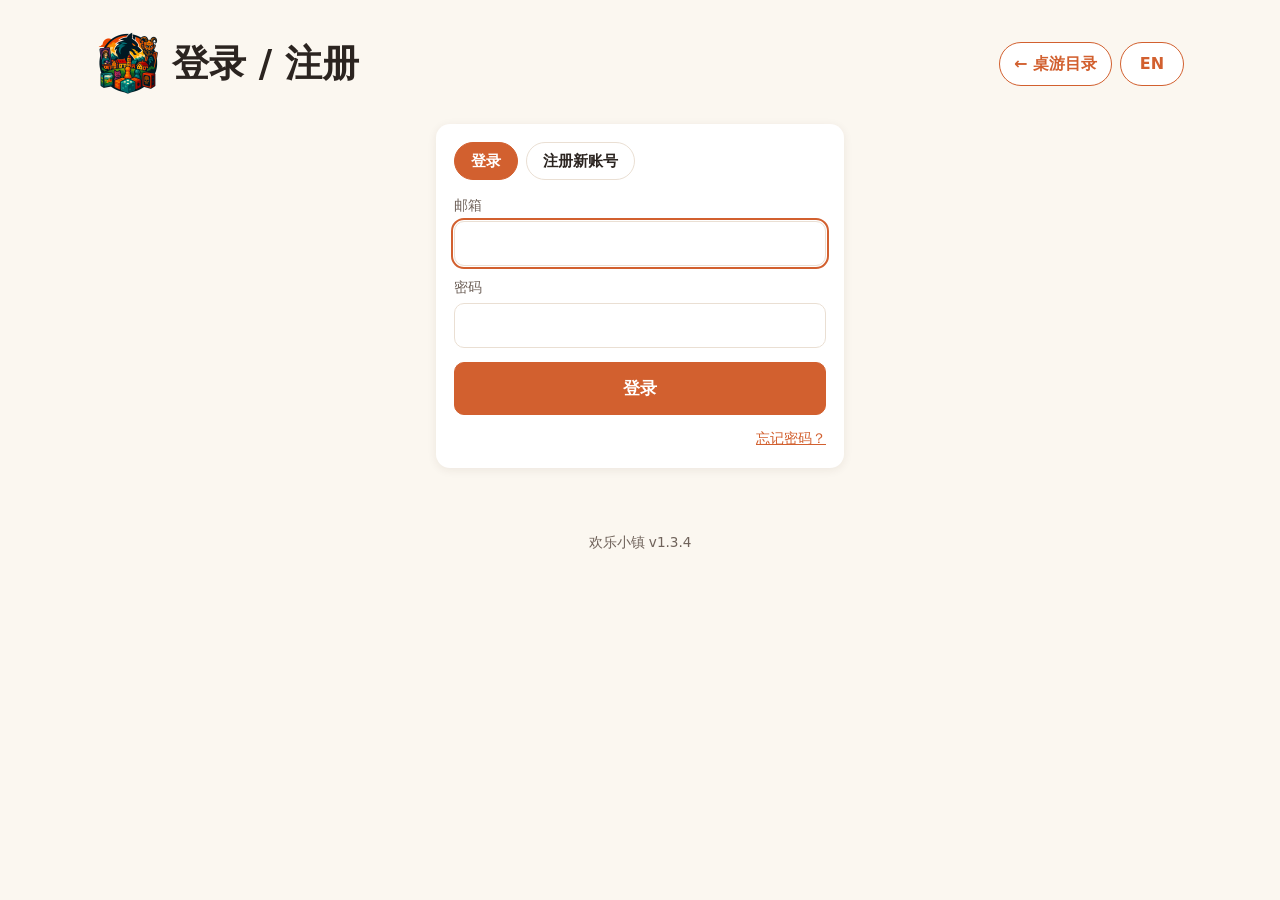
==== account.html @ 762bb422 "FEAT: 报名时可填写备注，显示在名字下面 Co-Authored-By: Claude Opus 5.5 <noreply@anthropic.com> Claude-Session: https" ====
<!doctype html>
<html lang="zh-CN">
<head>
  <meta charset="utf-8">
  <meta name="viewport" content="width=device-width, initial-scale=1, viewport-fit=cover">
  <title>登录 / 注册 · 欢乐小镇桌游</title>
  <meta name="description" content="登录或注册欢乐小镇桌游账号。Sign in or create a Happy Village Board Games account.">
  <link rel="icon" href="images/favicon-48.png" type="image/png">
  <link rel="apple-touch-icon" href="images/apple-touch-icon.png">
  <link rel="stylesheet" href="css/style.css?v=1.3.4">
  <link rel="stylesheet" href="css/account.css?v=1.3.4">
</head>
<body>
  <!-- Sign in, sign up, password reset and the landing page for email links (see js/account.js) -->
  <header class="site-header">
    <div class="wrap">
      <div class="title-row">
        <h1><a class="ac-home" href="index.html"><img class="logo" src="images/logo.png" alt="" width="56" height="56"></a>
          <span id="ac-title"></span></h1>
        <div class="header-actions">
          <a id="ac-back" class="admin-btn" href="index.html"></a>
          <button id="lang-toggle" class="lang-toggle" type="button">EN</button>
        </div>
      </div>
    </div>
  </header>

  <main class="wrap ac-main" id="ac-main" aria-live="polite"></main>

  <script src="js/config.js?v=1.3.4"></script>
  <script src="js/i18n.js?v=1.3.4"></script>
  <script src="js/loans.js?v=1.3.4"></script>
  <script src="js/account.js?v=1.3.4"></script>
</body>
</html>
---- css/style.css ----
:root {
  --bg: #fbf7f0;
  --surface: #ffffff;
  --text: #2b2420;
  --muted: #6f625a;
  --accent: #d2602f;
  --accent-soft: #fbe3d6;
  --img-bg: #f3eee7;
  --danger: #c0392b;
  --ok: #2e7d4f;
  --noloan: #5b4b8a; /* games that are never lent out */
  --border: #eadfd3;
  --shadow: 0 2px 10px rgb(60 40 20 / 0.08);
  --radius: 14px;
  color-scheme: light;
}

@media (prefers-color-scheme: dark) {
  :root {
    --bg: #1c1916;
    --surface: #27231f;
    --text: #f3ece4;
    --muted: #b5a99e;
    --accent: #f08a5b;
    --accent-soft: #4a2f22;
    --img-bg: #1f1b18;
    --danger: #f07167;
    --ok: #6fcf97;
    --noloan: #b9a6f0;
    --border: #3a332d;
    --shadow: 0 2px 10px rgb(0 0 0 / 0.4);
    color-scheme: dark;
  }
}

* { box-sizing: border-box; }

body {
  margin: 0;
  background: var(--bg);
  color: var(--text);
  font: 16px/1.6 system-ui, -apple-system, "Segoe UI", Roboto, "PingFang SC", "Microsoft YaHei", "Noto Sans SC", sans-serif;
}

a { color: var(--accent); }

.wrap { max-width: 1120px; margin: 0 auto; padding: 0 16px; }

.site-header { padding: 32px 0 16px; }
.title-row { display: flex; align-items: center; justify-content: space-between; gap: 12px; }
.site-header h1 { margin: 0; font-size: clamp(1.6rem, 4vw, 2.3rem); display: flex; align-items: center; gap: 12px; }
.logo { width: clamp(44px, 9vw, 64px); height: auto; border-radius: 12px; flex: none; }
.header-actions { display: flex; align-items: center; gap: 8px; flex: none; }
.lang-toggle, .admin-btn {
  flex: none;
  min-width: 64px;
  padding: 8px 14px;
  border: 1px solid var(--accent);
  border-radius: 999px;
  background: var(--surface);
  color: var(--accent);
  font: inherit;
  font-weight: 600;
  cursor: pointer;
}
.lang-toggle:hover, .admin-btn:hover { background: var(--accent-soft); }
a.admin-btn { text-decoration: none; display: inline-block; }
.tagline { margin: 4px 0 16px; color: var(--muted); }

input[type="search"], input, textarea {
  width: 100%;
  padding: 12px 14px;
  border: 1px solid var(--border);
  border-radius: 10px;
  background: var(--surface);
  color: var(--text);
  font: inherit;
}
input:focus, textarea:focus { outline: 2px solid var(--accent); outline-offset: 1px; }

[hidden] { display: none !important; }
.tag-row { display: flex; flex-wrap: wrap; gap: 8px; margin: 12px 0 0; }
.chip {
  border: 1px solid var(--border);
  background: var(--surface);
  color: var(--text);
  border-radius: 999px;
  padding: 4px 12px;
  font: inherit;
  font-size: 0.85rem;
}
button.chip { cursor: pointer; }
.chip.is-on { background: var(--accent); border-color: var(--accent); color: #fff; }

.status { color: var(--muted); margin: 0 0 16px; }
.status:empty { display: none; }
main.wrap { padding-top: 12px; }

.cat-row .chip { font-size: 0.95rem; padding: 6px 16px; font-weight: 600; }

/* Category sections, split into difficulty bands */
.cat-section { margin: 4px 0 40px; }
/* Each difficulty band has its own colour: a tinted panel, a coloured edge and title pill, and its pager. */
:root {
  --band-light: #2e8b57; --band-light-soft: #e9f6ee;
  --band-medium-light: #2b78c2; --band-medium-light-soft: #e7f1fb;
  --band-medium-heavy: #c97a0c; --band-medium-heavy-soft: #fcf1df;
  --band-heavy: #b83227; --band-heavy-soft: #fae7e4;
}
@media (prefers-color-scheme: dark) {
  :root {
    --band-light: #5fd393; --band-light-soft: #17281e;
    --band-medium-light: #6fb3f2; --band-medium-light-soft: #16222f;
    --band-medium-heavy: #f2b04e; --band-medium-heavy-soft: #2c2312;
    --band-heavy: #f07a6e; --band-heavy-soft: #2e1916;
  }
}
.band { --band: var(--accent); --band-soft: var(--accent-soft); margin: 22px 0 0; padding: 4px 16px 18px; border-radius: var(--radius); background: var(--band-soft); border-left: 5px solid var(--band); }
.band-light { --band: var(--band-light); --band-soft: var(--band-light-soft); }
.band-medium-light { --band: var(--band-medium-light); --band-soft: var(--band-medium-light-soft); }
.band-medium-heavy { --band: var(--band-medium-heavy); --band-soft: var(--band-medium-heavy-soft); }
.band-heavy { --band: var(--band-heavy); --band-soft: var(--band-heavy-soft); }
.band-pill { display: inline-flex; align-items: center; gap: 6px; padding: 3px 12px; border-radius: 999px; background: var(--band); color: #fff; font-weight: 700; }
.band-pill .dots { color: #fff; }
@media (prefers-color-scheme: dark) { .band-pill, .band-pill .dots { color: #111; } }
.band .band-range { color: var(--text); opacity: 0.8; }
/* "N more games · next page" at the end of a band's grid */
.more-tile { display: flex; flex-direction: column; align-items: center; justify-content: center; gap: 6px; min-height: 160px; padding: 16px; border: 2px dashed var(--band);
  border-radius: var(--radius); background: var(--surface); color: var(--band); font: inherit; cursor: pointer; text-align: center; }
.more-tile b { font-size: 1.25rem; }
.more-tile span { font-weight: 700; padding: 6px 14px; border-radius: 999px; background: var(--band); color: #fff; }
@media (prefers-color-scheme: dark) { .more-tile span { color: #111; } }
.more-tile:hover, .more-tile:focus-visible { border-style: solid; outline: none; box-shadow: 0 0 0 3px var(--band-soft), 0 0 0 5px var(--band); }
/* the band's page buttons */
.cat-pager { display: flex; align-items: center; justify-content: center; gap: 8px; margin: 18px 0 0; flex-wrap: wrap; }
.page-btn { min-width: 42px; min-height: 42px; padding: 6px 12px; border: 2px solid var(--band); border-radius: 999px; background: var(--surface); color: var(--band); font: inherit; font-weight: 700; cursor: pointer; }
.page-btn.is-on { background: var(--band); color: #fff; }
@media (prefers-color-scheme: dark) { .page-btn.is-on, .page-btn.is-next { color: #111; } }
.page-btn.is-next { background: var(--band); color: #fff; padding: 6px 18px; }
.page-btn:disabled { opacity: 0.35; cursor: default; }
.page-btn:focus-visible { outline: 3px solid var(--band); outline-offset: 2px; }
@media (max-width: 520px) { .band { padding: 4px 10px 14px; } .page-btn.is-step { flex: 1 1 40%; } }
.cat-title {
  display: flex;
  align-items: baseline;
  gap: 10px;
  margin: 0;
  padding-bottom: 6px;
  border-bottom: 2px solid var(--border);
  font-size: clamp(1.35rem, 3vw, 1.7rem);
}
.count { font-size: 0.9rem; font-weight: 400; color: var(--muted); }
.cat-hint { margin: 6px 0 4px; color: var(--muted); font-size: 0.92rem; }
.band-title {
  display: flex;
  flex-wrap: wrap;
  align-items: baseline;
  gap: 4px 8px;
  margin: 22px 0 12px;
  font-size: 1.08rem;
}
.dots { color: var(--accent); letter-spacing: 1px; font-size: 1rem; }
.stars { color: var(--accent); letter-spacing: 1px; }
.band-range { font-size: 0.85rem; font-weight: 400; color: var(--muted); }

.grid {
  display: grid;
  grid-template-columns: repeat(auto-fill, minmax(240px, 1fr));
  gap: 20px;
}

.card {
  position: relative;
  display: flex;
  flex-direction: column;
  background: var(--surface);
  border: 1px solid var(--border);
  border-radius: var(--radius);
  overflow: hidden;
  color: inherit;
  text-decoration: none;
  box-shadow: var(--shadow);
  transition: transform 0.15s ease, box-shadow 0.15s ease;
}
.card:hover, .card:focus-visible { transform: translateY(-3px); box-shadow: 0 6px 20px rgb(60 40 20 / 0.15); }
.card img { display: block; width: 100%; aspect-ratio: 4 / 3; object-fit: contain; padding: 10px; background: var(--img-bg); }
.card-body { padding: 14px 16px 18px; }
.card-title { margin: 0 0 4px; font-size: 1.15rem; }
.meta { margin: 0; color: var(--muted); font-size: 0.88rem; }
.meta span { white-space: nowrap; }
.summary {
  margin: 8px 0 0;
  display: -webkit-box;
  -webkit-line-clamp: 3;
  -webkit-box-orient: vertical;
  overflow: hidden;
}

dialog {
  width: min(820px, calc(100vw - 24px));
  max-height: calc(100vh - 24px);
  padding: 0;
  border: none;
  border-radius: var(--radius);
  background: var(--surface);
  color: var(--text);
}
dialog::backdrop { background: rgb(20 12 6 / 0.6); }
dialog article { padding: 0 24px 28px; }
.close {
  position: sticky;
  top: 10px;
  display: block;
  margin: 10px 10px -48px auto; /* negative bottom margin lets the image sit underneath */
  width: 38px;
  height: 38px;
  border: none;
  border-radius: 50%;
  background: rgb(0 0 0 / 0.55);
  color: #fff;
  font-size: 1rem;
  cursor: pointer;
  z-index: 1;
}
.hero { display: block; width: calc(100% + 48px); height: 380px; max-height: 50vh; margin: 0 -24px 16px; padding: 16px; object-fit: contain; background: var(--img-bg); }
.description { white-space: pre-line; }
.scorer-link { margin: 14px 0 0; }
.scorer-link .btn { display: inline-block; text-decoration: none; }

.video { margin: 20px 0 0; }
.frame { position: relative; aspect-ratio: 16 / 9; background: #000; border-radius: 10px; overflow: hidden; }
.frame iframe { position: absolute; inset: 0; width: 100%; height: 100%; border: 0; }
.video figcaption { margin-top: 6px; color: var(--muted); font-size: 0.9rem; }
.links { padding-left: 20px; }

.site-footer { padding: 24px 16px 40px; color: var(--muted); font-size: 0.9rem; border-top: 1px solid var(--border); }
.site-version { margin: 0; color: var(--muted); font-size: 0.85rem; text-align: center; }
.site-version-bar { padding: 16px 16px calc(20px + env(safe-area-inset-bottom, 0px)); }

@media (max-width: 520px) {
  dialog article { padding: 0 16px 20px; }
  .hero { width: calc(100% + 32px); margin: 0 -16px 12px; }
}

/* Board game loans */
/* Quick-look tags in a card's top-right corner: sets, location, loan status */
.card-tags { position: absolute; top: 8px; right: 8px; z-index: 1; display: flex; flex-direction: column; align-items: flex-end; gap: 4px; max-width: calc(100% - 16px); pointer-events: none; }
.card-tag { max-width: 100%; padding: 2px 9px; border-radius: 999px; border: 1px solid var(--border); background: var(--surface); color: var(--text);
  font-size: 0.75rem; font-weight: 600; line-height: 1.5; white-space: nowrap; overflow: hidden; text-overflow: ellipsis; box-shadow: 0 1px 3px rgb(0 0 0 / 0.15); pointer-events: auto; }
.card-tag.is-in { background: var(--ok); border-color: var(--ok); color: #fff; }
.card-tag.is-noloan { background: #5b4b8a; border-color: #5b4b8a; color: #fff; }
.card-tag.is-partial { background: var(--accent); border-color: var(--accent); color: #fff; }
.card-tag.is-out { background: var(--danger); border-color: var(--danger); color: #fff; }
.card-tag.is-overdue { outline: 2px solid var(--danger); outline-offset: 1px; }
.card-tag.is-none { color: var(--muted); }
.loan-list { list-style: none; margin: 8px 0 0; padding: 0; display: grid; gap: 6px; font-size: 0.92rem; }
.loan-list li { display: flex; flex-wrap: wrap; align-items: center; justify-content: space-between; gap: 6px 10px; padding: 6px 0; border-top: 1px dashed var(--border); }
.btn-sm { padding: 4px 12px; font-size: 0.85rem; }
.loan-form label.loan-qty { flex: 0 0 80px; }
.loan-form select { padding: 8px 10px; border: 1px solid var(--border); border-radius: 8px; background: var(--surface); color: var(--text); font: inherit; }
.loan-form.copies-form, .loan-form.lend-form { padding-top: 10px; border-top: 1px dashed var(--border); }
.loan-form.copies-form label { flex: 0 1 140px; }
.loc-storage { color: var(--muted); font-weight: 600; }
.loc-none { color: var(--muted); font-weight: 600; }
.loan-owner { margin: 6px 0 0; font-size: 0.9rem; color: var(--muted); }
.loan-rulebook { margin: 6px 0 0; font-weight: 600; display: flex; flex-wrap: wrap; gap: 4px 18px; }
.rulebook-item { display: inline-flex; align-items: center; gap: 8px; }
.pdf-preview-btn { font-size: 0.85rem; font-weight: 600; }
/* In-page PDF preview: desktop only. Phones and touch tablets can't show PDFs inside a page reliably. */
.pdf-preview { margin: 0 0 14px; border: 1px solid var(--border); border-radius: 10px; overflow: hidden; background: var(--surface); }
.pdf-preview-bar { display: flex; flex-wrap: wrap; align-items: center; justify-content: space-between; gap: 8px; padding: 8px 12px; border-bottom: 1px solid var(--border); background: var(--bg); }
.pdf-preview-bar span { display: inline-flex; align-items: center; gap: 12px; font-size: 0.9rem; }
.pdf-preview iframe { display: block; width: 100%; height: 75vh; border: 0; background: #525659; }
@media (max-width: 760px), (hover: none) {
  .pdf-preview-btn, .pdf-preview { display: none !important; }
}
.loan-form.rulebook-form { padding-top: 10px; border-top: 1px dashed var(--border); }
.loan-form.rulebook-form label { flex: 1 1 240px; }
.rulebook-hint { flex: 1 0 100%; margin: 0; font-size: 0.85rem; color: var(--muted); }
.loan-form.share-form label { flex: 1 1 260px; }
.loan-form.share-form select { width: 100%; }
.loan-form input[type="file"] { padding: 6px; border: 1px dashed var(--border); border-radius: 8px; background: var(--surface); font-size: 0.85rem; }
.form-error.is-ok { color: var(--ok); }
.loan-form.copies-form label.owner-field { flex: 1 1 180px; }
.loan-status.is-none { color: var(--muted); }
.card.is-gone img { filter: grayscale(1); opacity: 0.55; }
.card.is-gone .card-title { color: var(--muted); }
.loan-loc { margin-left: 8px; padding: 1px 10px; border-radius: 999px; border: 1px solid var(--border); background: var(--surface); color: var(--text); font-size: 0.85rem; font-weight: 600; }
.loan-box { margin: 14px 0; padding: 12px 14px; border: 1px solid var(--border); border-radius: 10px; background: var(--bg); }
.loan-status { margin: 0; font-weight: 600; }
.loan-status.is-in { color: var(--ok); }
.loan-status.is-out { color: var(--danger); }
.loan-status.is-noloan { color: var(--noloan); }
.overdue { margin-left: 4px; padding: 1px 8px; border-radius: 999px; background: var(--danger); color: #fff; font-size: 0.8rem; }
.loan-form { display: flex; flex-wrap: wrap; align-items: flex-end; gap: 10px; margin-top: 12px; }
.loan-form label { display: grid; gap: 4px; flex: 1 1 160px; font-size: 0.88rem; color: var(--muted); }
.loan-form input { padding: 8px 10px; }
.loan-form label.date-field { flex: 1 1 200px; }
.loan-box > .btn { margin-top: 12px; }
.loan-history { margin-top: 10px; font-size: 0.9rem; }
.loan-history summary { cursor: pointer; color: var(--muted); }
.loan-history ul { margin: 6px 0 0; padding-left: 20px; }
.form-error { margin: 8px 0 0; color: var(--danger); font-size: 0.9rem; }
.form-error:empty { display: none; }

.btn {
  padding: 9px 18px;
  border: 1px solid var(--accent);
  border-radius: 10px;
  background: var(--accent);
  color: #fff;
  font: inherit;
  font-weight: 600;
  cursor: pointer;
}
.btn.ghost { background: transparent; color: var(--accent); }
.btn:disabled { opacity: 0.6; cursor: wait; }
.link-btn { padding: 0; border: none; background: none; color: var(--accent); font: inherit; text-decoration: underline; cursor: pointer; }
/* Every 退出登录 / Sign out button is red so it's easy to find. */
/* The same deep red in light and dark mode, so the white text stays readable. */
.admin-btn.signout, .btn.signout { border-color: #c0392b; background: #c0392b; color: #fff; }
.admin-btn.signout:hover, .btn.signout:hover { border-color: #a93226; background: #a93226; }
.admin-btn.signout[hidden] { display: none; }
.link-btn.signout { color: var(--danger); font-weight: 600; }
.admin-bar { display: flex; align-items: center; gap: 8px; }
.admin-bar[hidden] { display: none; }
.admin-who { color: var(--muted); font-size: 0.85rem; max-width: 220px; overflow: hidden; text-overflow: ellipsis; white-space: nowrap; }
@media (max-width: 520px) {
  .admin-who { display: none; }
  .title-row { flex-wrap: wrap; row-gap: 8px; }
  .header-actions { gap: 6px; order: -1; width: 100%; justify-content: flex-end; flex-wrap: wrap; }
  .header-actions .lang-toggle, .header-actions .admin-btn { min-width: 0; padding: 6px 10px; font-size: 0.85rem; }
}

dialog.login { width: min(380px, calc(100vw - 24px)); }
.login-form { display: grid; gap: 12px; padding: 24px; }
.login-form h2 { margin: 0; font-size: 1.2rem; }
.login-form label { display: grid; gap: 4px; font-size: 0.9rem; color: var(--muted); }
.form-actions { display: flex; justify-content: flex-end; gap: 10px; }

/* Events banner on the home page (js/home-events.js) */
.home-events {
  margin: 16px 0 4px; padding: 14px; border-radius: var(--radius); color: #fff;
  background: linear-gradient(135deg, var(--accent) 0%, #e8913a 100%); box-shadow: 0 6px 20px rgb(210 96 47 / 0.28);
}
.home-events.is-empty { padding: 0; background: none; box-shadow: none; }
.he-none { display: block; padding: 10px 14px; border-radius: 12px; border: 2px dashed var(--accent); color: var(--accent); font-weight: 700; text-decoration: none; }
.he-head { display: flex; align-items: baseline; justify-content: space-between; gap: 12px; margin-bottom: 10px; }
.he-head h2 { margin: 0; font-size: 1.2rem; }
.he-head a { color: #fff; font-weight: 700; white-space: nowrap; }
.he-list { display: grid; grid-template-columns: repeat(auto-fit, minmax(280px, 1fr)); gap: 10px; }
.he-card { display: flex; align-items: center; gap: 12px; padding: 12px; border-radius: 12px; background: var(--surface); color: var(--text); text-decoration: none; min-width: 0; transition: transform 0.15s; }
.he-card:hover, .he-card:focus-visible { transform: translateY(-2px); }
.he-cal { flex: none; width: 52px; height: 58px; border-radius: 10px; display: grid; place-items: center; align-content: center; background: var(--accent-soft); color: var(--accent); line-height: 1.1; }
.he-cal small { font-size: 0.72rem; font-weight: 700; }
.he-cal b { font-size: 1.5rem; }
.he-body { flex: 1; display: grid; gap: 2px; min-width: 0; }
.he-name { font-weight: 800; font-size: 1.05rem; overflow: hidden; text-overflow: ellipsis; white-space: nowrap; }
.he-when, .he-meta { color: var(--muted); font-size: 0.86rem; }
.he-rel { display: inline-block; padding: 0 8px; border-radius: 999px; background: var(--accent-soft); color: var(--accent); font-weight: 700; font-size: 0.78rem; }
.he-rel.is-now { background: var(--ok); color: #fff; }
.he-cancel { display: inline-block; vertical-align: 0.1em; padding: 0 8px; border-radius: 999px; background: var(--danger); color: #fff; font-weight: 700; font-size: 0.78rem; }
.he-card.is-cancelled { opacity: 0.75; }
.he-go { flex: none; padding: 7px 12px; border-radius: 10px; background: var(--accent); color: #fff; font-weight: 700; font-size: 0.9rem; white-space: nowrap; }
@media (max-width: 520px) {
  .he-list { grid-template-columns: 1fr; }
  .he-go { padding: 6px 10px; font-size: 0.85rem; }
}

/* Event wishes on the home page, under the events banner (js/home-events.js) */
.home-wishes { margin: 10px 0 4px; padding: 12px 14px; border-radius: var(--radius); background: var(--surface); box-shadow: var(--shadow); border: 1px solid var(--border); }
.home-wishes.is-empty { padding: 0; background: none; box-shadow: none; border: 0; }
.hw-none { display: block; padding: 10px 14px; border-radius: 12px; border: 2px dashed var(--border); color: var(--muted); font-weight: 700; text-decoration: none; }
.hw-none:hover { border-color: var(--accent); color: var(--accent); }
.hw-head { display: flex; align-items: baseline; justify-content: space-between; gap: 8px 12px; flex-wrap: wrap; margin-bottom: 8px; }
.hw-head h2 { margin: 0; font-size: 1.05rem; }
.hw-links { display: flex; gap: 12px; }
.hw-links a { color: var(--accent); font-weight: 700; white-space: nowrap; }
.hw-list { list-style: none; margin: 0; padding: 0; display: grid; grid-template-columns: repeat(auto-fill, minmax(220px, 1fr)); gap: 8px; }
.hw-item a { display: grid; gap: 2px; height: 100%; padding: 8px 10px; border-radius: 10px; background: var(--accent-soft); color: var(--text); text-decoration: none; min-width: 0; }
.hw-item.is-adopted a { outline: 2px solid var(--ok); }
.hw-item b { overflow-wrap: anywhere; }
.hw-desc { color: var(--muted); font-size: 0.86rem; display: -webkit-box; -webkit-line-clamp: 2; -webkit-box-orient: vertical; overflow: hidden; overflow-wrap: anywhere; }
.hw-item small { color: var(--muted); font-size: 0.78rem; }
.hw-badge { display: inline-block; padding: 0 7px; border-radius: 999px; background: var(--ok); color: #fff; font-size: 0.72rem; font-weight: 700; }
.hw-note { margin: 8px 0 0; color: var(--muted); font-size: 0.8rem; }
.hw-item { display: flex; flex-direction: column; border-radius: 10px; background: var(--accent-soft); min-width: 0; }
.hw-item.is-adopted { outline: 2px solid var(--ok); }
.hw-item a { flex: 1; background: none; }
.hw-item.is-adopted a { outline: none; }
.hw-item.is-watching { outline: 2px dashed var(--watch, #7b4fc9); }
.hw-badge.is-watch { background: var(--watch, #7b4fc9); }
@media (prefers-color-scheme: dark) { .hw-item.is-watching { outline-color: #b393f0; } .hw-badge.is-watch { background: #b393f0; color: #111; } }
.hw-vote { display: flex; align-items: center; gap: 8px; padding: 0 10px 8px; }
.hw-vote small { color: var(--muted); font-size: 0.78rem; }
.hw-vote-btn { padding: 3px 10px; border: 1px solid var(--accent); border-radius: 999px; background: var(--surface); color: var(--accent); font: inherit; font-size: 0.8rem; font-weight: 700; cursor: pointer; }
.hw-vote-btn.is-on { background: var(--accent); color: #fff; }

/* 📤 分享: the club's QR card, to show, save, forward or copy the link (js/share.js) */
.share-dlg { width: min(440px, calc(100vw - 24px)); }
.share-body { padding: 18px 20px 22px; text-align: center; }
.share-body h2 { margin: 4px 36px 12px; font-size: 1.15rem; }
.share-img { display: block; width: 100%; max-width: 340px; height: auto; margin: 0 auto; border-radius: 12px; box-shadow: var(--shadow); -webkit-touch-callout: default; }
.share-tip { margin: 12px 0 4px; color: var(--muted); font-size: 0.9rem; }
.share-url { margin: 0 0 14px; font-size: 0.8rem; color: var(--muted); overflow-wrap: anywhere; user-select: all; -webkit-user-select: all; }
.share-acts { display: flex; flex-wrap: wrap; justify-content: center; gap: 8px; }
.share-acts .btn { text-decoration: none; }
.share-msg { min-height: 1.3em; margin: 10px 0 0; color: var(--ok); font-size: 0.9rem; font-weight: 600; }
@media (max-width: 520px) {
  .share-acts .btn { flex: 1 1 100%; }
  .share-img { max-width: 100%; }
}
/* dark mode: dark text on the bright band-coloured buttons (after the rules above so it wins) */
@media (prefers-color-scheme: dark) { .page-btn.is-next, .page-btn.is-on { color: #111; } }

/* "即将上线，敬请期待" speech bubble on adopted wishes (home page and events.html) */
.wish-soon { position: relative; display: inline-block; justify-self: start; align-self: flex-start; margin: 8px 0 2px; padding: 4px 10px; border-radius: 12px; background: var(--ok); color: #fff; font-size: 0.82rem; font-weight: 700; line-height: 1.4; }
.wish-soon::before { content: ""; position: absolute; left: 14px; top: -6px; border: 6px solid transparent; border-top: 0; border-bottom-color: var(--ok); }
---- css/account.css ----
/* Player accounts (account.html) and profiles (profile.html). Builds on style.css. */
.ac-home { display: inline-flex; }
.ac-main { max-width: 760px; padding-bottom: 48px; display: grid; gap: 14px; align-content: start; }
.ac-card { padding: 18px; border-radius: var(--radius); background: var(--surface); box-shadow: var(--shadow); min-width: 0; }
.ac-card h2 { margin: 0 0 10px; font-size: 1.15rem; }
.ac-card h3 { margin: 14px 0 6px; font-size: 1rem; }
.ac-card details summary { cursor: pointer; color: var(--muted); font-weight: 600; margin-top: 10px; }
.ac-msg { margin: 0; }
.ac-msg.is-err { color: var(--danger); }
.ac-msg.is-ok { color: var(--ok); }
.ac-hint { color: var(--muted); font-size: 0.86rem; margin: 0; }
.ac-form { display: grid; gap: 10px; }
.ac-field { display: grid; gap: 4px; font-size: 0.9rem; color: var(--muted); }
.ac-field input, .ac-field textarea { width: 100%; padding: 10px 12px; color: var(--text); }
.ac-field textarea { resize: vertical; }
.ac-form small.ac-hint { margin-top: -6px; }
.ac-wide { width: 100%; padding: 12px; font-size: 1.05rem; margin-top: 4px; }
.ac-tabs { display: flex; gap: 8px; margin-bottom: 14px; }
.ac-tabs .chip { font-size: 0.95rem; padding: 6px 16px; font-weight: 600; }
.ac-forgot { margin: 12px 0 0; text-align: right; font-size: 0.9rem; }
.ac-who { font-weight: 600; margin: 0 0 10px; overflow-wrap: anywhere; }
.ac-actions { display: flex; flex-wrap: wrap; gap: 8px; margin-top: 12px; }
.ac-actions a.btn { text-decoration: none; }
@media (min-width: 640px) {
  .ac-main:has(> .ac-card:only-child form[data-form]) { max-width: 440px; }
}

/* profile */
.pf-hero { display: grid; grid-template-columns: auto 1fr; gap: 6px 14px; align-items: center; }
.pf-avatar {
  width: 64px; height: 64px; border-radius: 50%; display: grid; place-items: center; font-size: 1.8rem; font-weight: 800;
  background: linear-gradient(135deg, var(--accent), #e8913a); color: #fff; grid-row: span 1;
}
.pf-who { min-width: 0; }
.pf-who h2 { margin: 0; font-size: 1.4rem; overflow-wrap: anywhere; }
.pf-aka, .pf-since { margin: 2px 0 0; color: var(--muted); font-size: 0.88rem; overflow-wrap: anywhere; }
.pf-bio { grid-column: 1 / -1; margin: 8px 0 0; white-space: pre-line; overflow-wrap: anywhere; }
.pf-bio.is-empty { color: var(--muted); font-style: italic; }
.pf-hero .ac-msg, .pf-hero .ac-actions { grid-column: 1 / -1; }
.pf-tiles { display: grid; grid-template-columns: repeat(auto-fit, minmax(90px, 1fr)); gap: 10px; }
.pf-tile { padding: 12px; border-radius: var(--radius); background: var(--surface); box-shadow: var(--shadow); display: grid; gap: 2px; text-align: center; }
.pf-tile b { font-size: 1.6rem; color: var(--accent); line-height: 1.2; }
.pf-tile span { color: var(--muted); font-size: 0.85rem; }
.pf-table-wrap { overflow-x: auto; margin: 0 -4px 8px; }
.pf-table { width: 100%; border-collapse: collapse; font-size: 0.92rem; }
.pf-table th, .pf-table td { padding: 8px 6px; text-align: right; border-bottom: 1px solid var(--border); white-space: nowrap; }
.pf-table th:first-child, .pf-table td:first-child { text-align: left; white-space: normal; }
.pf-table th { color: var(--muted); font-weight: 600; font-size: 0.82rem; }
.pf-game { display: inline-flex; align-items: center; gap: 8px; color: inherit; text-decoration: none; font-weight: 600; min-width: 0; }
.pf-game:hover span { text-decoration: underline; }
.pf-thumb { width: 34px; height: 34px; flex: none; border-radius: 6px; object-fit: contain; background: var(--img-bg); }
.pf-recent { list-style: none; margin: 0; padding: 0; display: grid; }
.pf-recent li { display: flex; align-items: center; flex-wrap: wrap; gap: 4px 12px; padding: 8px 0; border-bottom: 1px dashed var(--border); }
.pf-recent li:last-child { border-bottom: 0; }
.pf-recent li.is-won .pf-res b { color: var(--ok); }
.pf-day { color: var(--muted); font-size: 0.85rem; min-width: 4.5em; }
.pf-cancel { display: inline-block; vertical-align: 0.1em; padding: 0 8px; border-radius: 999px; background: var(--danger); color: #fff; font-weight: 700; font-size: 0.78rem; text-decoration: none; }
a.is-cancelled { color: var(--muted); }
.pf-res { color: var(--muted); font-size: 0.88rem; margin-left: auto; }
.pf-recent a:not(.pf-game) { font-weight: 600; }

/* 桌游总结 pages */
.pf-pager { display: flex; align-items: center; justify-content: center; gap: 12px; margin: 12px 0 4px; flex-wrap: wrap; }
.pf-pager span { color: var(--muted); font-size: 0.9rem; }
/* Phones: give game names room (the table scrolls sideways for the rest) and tighten the number columns. */
@media (max-width: 520px) {
  .pf-table td:first-child { min-width: 8.5em; }
  .pf-table th, .pf-table td { padding: 8px 4px; }
  .pf-table .pf-thumb { width: 28px; height: 28px; }
}

/* 玩过的桌游 tile opens the 3D carousel */
.pf-tile-btn { border: 0; font: inherit; color: inherit; cursor: pointer; transition: transform 0.15s, box-shadow 0.15s; }
.pf-tile-btn:hover, .pf-tile-btn:focus-visible { transform: translateY(-2px); box-shadow: 0 0 0 2px var(--accent), var(--shadow); }
.pf-tile-btn span { color: var(--accent); font-weight: 600; }

/* The 3D carousel dialog */
/* Full screen: the 3D space fills the screen; one game's summary is a scrolling page */
.pf3d-dlg { position: fixed; inset: 0; width: 100%; height: 100%; max-width: none; max-height: none; margin: 0; padding: 0; border: 0; border-radius: 0; background: var(--bg); color: var(--text); overflow: auto; overscroll-behavior: contain; }
.pf3d-page { max-width: 820px; margin: 0 auto; padding: max(16px, env(safe-area-inset-top)) 16px max(24px, env(safe-area-inset-bottom)); }
.pf3d-dlg.is-space { overflow: hidden; background: #000; color: #d8f7f3; }
.pf3d-dlg.is-space .pf3d-head { position: absolute; z-index: 2; top: 0; left: 0; right: 0; padding: max(12px, env(safe-area-inset-top)) 16px 24px; background: linear-gradient(rgb(0 0 0 / 0.75), transparent); pointer-events: none; }
.pf3d-dlg.is-space .pf3d-head > * { pointer-events: auto; }
.pf3d-dlg.is-space .pf3d-close { background: rgb(6 16 22 / 0.8); border-color: rgb(64 224 208 / 0.6); color: #9ff3ea; }
.pf3d-foot { position: absolute; z-index: 2; left: 0; right: 0; bottom: 0; padding: 24px 16px max(12px, env(safe-area-inset-bottom)); background: linear-gradient(transparent, rgb(0 0 0 / 0.75)); pointer-events: none; }
.pf3d-foot > * { pointer-events: auto; }
.pf3d-dlg.is-space .pf3d-hint { color: rgb(216 247 243 / 0.7); }
.pf3d-dlg.is-space .pf3d-modes button { color: #d8f7f3; background: rgb(0 0 0 / 0.4); }
.pf3d-dlg.is-space .pf3d-modes button.is-on { background: rgb(43 179 166 / 0.9); color: #fff; }
.pf3d-dlg::backdrop { background: rgb(0 0 0 / 0.55); }
.pf3d-head { display: flex; align-items: center; gap: 10px; }
.pf3d-head h2 { flex: 1; margin: 0; font-size: 1.15rem; overflow-wrap: anywhere; }
.pf3d-close { flex: none; width: 36px; height: 36px; border: 1px solid var(--border); border-radius: 50%; background: var(--surface); color: var(--text); font-size: 1rem; cursor: pointer; }
.pf3d-hint { margin: 8px 0 0; color: var(--muted); font-size: 0.85rem; text-align: center; }
/* The 3D space: a starry sky (🌌), a glowing orb inside the sphere, and the covers glowing like screens */
.pf3d-stage {
  position: absolute; inset: 0; overflow: hidden;
  background:
    radial-gradient(ellipse 60% 45% at 22% 28%, rgb(98 52 178 / 0.38), transparent 70%),
    radial-gradient(ellipse 55% 40% at 80% 70%, rgb(24 92 168 / 0.36), transparent 70%),
    radial-gradient(ellipse 40% 30% at 65% 22%, rgb(200 70 150 / 0.16), transparent 70%),
    radial-gradient(ellipse 70% 50% at 50% 50%, rgb(20 120 130 / 0.18), transparent 75%),
    linear-gradient(160deg, #04030d 0%, #070b1c 50%, #02040a 100%);
  perspective: 1400px; perspective-origin: 50% 50%; touch-action: none; cursor: grab; user-select: none; outline: none;
}
.pf3d-stage:active { cursor: grabbing; }
.pf3d-sky { position: absolute; inset: 0; pointer-events: none; overflow: hidden; }
.pf3d-stars { position: absolute; inset: -40px; background-repeat: repeat; will-change: background-position; }
.pf3d-stars.is-far { background-size: 512px 512px; background-position: calc(var(--sx, 0px) * 0.35) calc(var(--sy, 0px) * 0.35); opacity: 0.85; }
.pf3d-stars.is-near { background-size: 700px 700px; background-position: calc(var(--sx, 0px) + 137px) calc(var(--sy, 0px) + 61px); animation: pf3d-twinkle 4.5s ease-in-out infinite alternate; }
@keyframes pf3d-twinkle { from { opacity: 0.55; } to { opacity: 1; } }
/* A shooting star every so often */
.pf3d-shoot { position: absolute; top: 12%; left: 70%; width: 140px; height: 2px; border-radius: 2px; opacity: 0;
  background: linear-gradient(90deg, rgb(255 255 255 / 0.95), rgb(160 240 255 / 0.4) 30%, transparent); transform: rotate(-28deg);
  filter: drop-shadow(0 0 6px rgb(160 240 255 / 0.9)); animation: pf3d-shoot 11s linear 3s infinite; }
@keyframes pf3d-shoot {
  0%, 88% { opacity: 0; transform: translate(0, 0) rotate(-28deg); }
  89% { opacity: 1; }
  96% { opacity: 0; transform: translate(-320px, 170px) rotate(-28deg); }
  100% { opacity: 0; transform: translate(-320px, 170px) rotate(-28deg); }
}
/* The glowing orb in the middle of the sphere (球体 only); always faces you, sized by js */
.pf3d-orb { position: absolute; left: 50%; top: 50%; width: var(--orb, 0px); height: var(--orb, 0px); margin: calc(var(--orb, 0px) / -2) 0 0 calc(var(--orb, 0px) / -2);
  border-radius: 50%; pointer-events: none; opacity: 0; transition: opacity 0.8s, width 0.6s, height 0.6s, margin 0.6s;
  background:
    radial-gradient(circle at 38% 32%, rgb(220 255 252 / 0.55) 0%, rgb(120 240 230 / 0.22) 14%, transparent 34%),
    radial-gradient(circle at 50% 50%, rgb(64 224 208 / 0.16) 0%, rgb(70 110 255 / 0.14) 48%, rgb(140 80 255 / 0.10) 62%, transparent 71%);
  box-shadow: 0 0 24px rgb(64 224 208 / 0.5), inset 0 0 50px rgb(95 245 230 / 0.35), inset 0 0 120px rgb(80 110 255 / 0.25); }
/* The wide halo around it, drawn as a soft gradient (a very large shadow gets cut off square in some browsers) */
.pf3d-orb::before { content: ""; position: absolute; inset: -45%; border-radius: 50%;
  background: radial-gradient(circle, rgb(64 224 208 / 0.30) 0%, rgb(90 120 255 / 0.22) 38%, rgb(140 80 255 / 0.12) 52%, transparent 70%); }
.pf3d-orb::after { content: ""; position: absolute; inset: 0; border-radius: 50%; border: 1px solid rgb(150 250 240 / 0.35); box-shadow: 0 0 18px rgb(95 245 230 / 0.55), inset 0 0 18px rgb(95 245 230 / 0.4); }
.pf3d-orb.is-on { opacity: 1; }
.pf3d-orb.is-on::after { animation: pf3d-pulse 5s ease-in-out infinite; }
@keyframes pf3d-pulse { 0%, 100% { opacity: 0.55; } 50% { opacity: 1; } }
.pf3d-world { position: absolute; left: 50%; top: 50%; width: 0; height: 0; transform-style: preserve-3d; transition: transform 0.9s cubic-bezier(0.2, 0.7, 0.2, 1); }
.pf3d-world.no-anim { transition: none; }
/* A cover card has two faces: the front (picture + name) and a glowing back seen when it turns away */
.pf3d-card {
  position: absolute; left: -48px; top: -68px; width: 96px; height: 136px; padding: 0; border: 0; background: none; color: #d8f7f3; font: inherit; text-align: center; cursor: pointer;
  transform-style: preserve-3d; transition: transform 1s cubic-bezier(0.2, 0.7, 0.2, 1);
}
.pf3d-card.no-anim { transition: none; }
.pf3d-front, .pf3d-back { position: absolute; inset: 0; border-radius: 6px; backface-visibility: hidden; -webkit-backface-visibility: hidden; transition: box-shadow 0.2s, border-color 0.2s; }
.pf3d-front {
  padding: 5px 5px 4px; display: grid; grid-template-rows: 1fr auto; gap: 3px;
  border: 1px solid rgb(64 224 208 / 0.55); background: rgb(6 16 22 / 0.85);
  box-shadow: 0 0 10px rgb(64 224 208 / 0.35), inset 0 0 8px rgb(64 224 208 / 0.12);
}
.pf3d-front img { width: 100%; height: 100%; min-height: 0; object-fit: contain; border-radius: 3px; background: rgb(255 255 255 / 0.06); pointer-events: none; }
.pf3d-front b, .pf3d-back b { font-size: 0.7rem; font-weight: 600; line-height: 1.2; white-space: nowrap; overflow: hidden; text-overflow: ellipsis; }
.pf3d-back {
  transform: rotateY(180deg); display: grid; place-items: center; align-content: center; gap: 8px; padding: 8px 6px;
  border: 1px solid rgb(120 250 240 / 0.8);
  background:
    radial-gradient(circle at 50% 42%, rgb(120 250 240 / 0.45) 0%, rgb(64 224 208 / 0.15) 32%, transparent 60%),
    repeating-linear-gradient(45deg, rgb(120 250 240 / 0.07) 0 2px, transparent 2px 9px),
    linear-gradient(160deg, #0b2a3a 0%, #1a1450 55%, #2a0f4a 100%);
  box-shadow: 0 0 16px rgb(64 224 208 / 0.75), 0 0 34px rgb(120 90 255 / 0.45), inset 0 0 14px rgb(120 250 240 / 0.45);
}
.pf3d-back::before { content: ""; position: absolute; inset: 5px; border-radius: 4px; border: 1px solid rgb(160 255 248 / 0.45); box-shadow: inset 0 0 8px rgb(160 255 248 / 0.3); }
.pf3d-back i { font-style: normal; font-size: 1.9rem; line-height: 1; filter: drop-shadow(0 0 6px rgb(160 255 248 / 0.95)) drop-shadow(0 0 14px rgb(120 90 255 / 0.8)); }
.pf3d-back b { max-width: 100%; color: #c9fffa; text-shadow: 0 0 6px rgb(120 250 240 / 0.9); }
.pf3d-card:hover .pf3d-front, .pf3d-card:focus-visible .pf3d-front { border-color: #5ff5e6; box-shadow: 0 0 18px rgb(95 245 230 / 0.8), inset 0 0 10px rgb(95 245 230 / 0.25); }
.pf3d-card:focus-visible { outline: none; }
.pf3d-zoom { position: absolute; z-index: 3; right: 12px; bottom: calc(118px + env(safe-area-inset-bottom)); display: grid; gap: 6px; }
.pf3d-zoom button { width: 36px; height: 36px; border: 1px solid rgb(64 224 208 / 0.6); border-radius: 8px; background: rgb(6 16 22 / 0.8); color: #9ff3ea; font-size: 1.1rem; cursor: pointer; }
.pf3d-modes { display: flex; justify-content: center; gap: 6px; margin: 10px 0 2px; flex-wrap: wrap; }
.pf3d-modes button { min-width: 60px; padding: 5px 12px; border: 1px solid #2bb3a6; border-radius: 4px; background: transparent; color: var(--text); font: inherit; font-size: 0.9rem; cursor: pointer; }
.pf3d-modes button.is-on { background: rgb(43 179 166 / 0.85); color: #fff; box-shadow: 0 0 12px rgb(64 224 208 / 0.6); }
.pf3d-modes button:focus-visible { outline: 2px solid #2bb3a6; outline-offset: 2px; }
/* One game's summary */
.pf3d-game { display: grid; grid-template-columns: 140px 1fr; gap: 14px; align-items: start; margin-top: 12px; }
.pf3d-cover { width: 140px; height: 160px; object-fit: contain; border-radius: 10px; background: var(--img-bg); }
.pf3d-gtiles { display: grid; grid-template-columns: repeat(auto-fit, minmax(96px, 1fr)); gap: 8px; }
.pf3d-gtiles .pf-tile b { font-size: 1.25rem; }
.pf3d-links { display: flex; flex-wrap: wrap; gap: 8px; margin: 12px 0 0; }
.pf3d-links a { text-decoration: none; }
.pf3d-dlg h3 { margin: 16px 0 6px; font-size: 1rem; }
@media (max-width: 520px) {
  .pf3d-game { grid-template-columns: 1fr; justify-items: center; }
  .pf3d-gtiles { width: 100%; grid-template-columns: repeat(3, 1fr); }
  .pf3d-stage { perspective: 1100px; }
}
@media (prefers-reduced-motion: reduce) {
  .pf3d-world, .pf3d-card, .pf-tile-btn { transition: none; }
  .pf3d-stars.is-near, .pf3d-orb.is-on::after { animation: none; }
  .pf3d-shoot { display: none; }
}
.pf3d-gtiles .pf-tile.is-date b { font-size: 1rem; white-space: nowrap; line-height: 1.9; }

/* 我的活动报名: current / past tabs, paged */
.pf-su-head { display: flex; align-items: center; justify-content: space-between; gap: 8px 12px; flex-wrap: wrap; }
.pf-su-head h2 { margin: 0; }
.pf-su-tabs { display: flex; gap: 6px; flex-wrap: wrap; }
.pf-recent.is-loading { opacity: 0.5; }
html.pf3d-open { overflow: hidden; }

/* Private contact (手机号 / 微信号): sign-up form and profile */
.ac-contact { display: grid; gap: 10px; margin: 0; padding: 10px 12px 12px; border: 1px dashed var(--border); border-radius: 10px; min-width: 0; }
.ac-contact legend { padding: 0 4px; font-size: 0.88rem; color: var(--text); font-weight: 600; }
.ac-contact small.ac-hint { margin-top: 0; }
.ac-private { color: var(--ok); font-weight: 600; }
.pf-contact { margin: 8px 0 0; font-size: 0.92rem; }
.pf-contact.is-missing { color: var(--danger); font-weight: 600; }
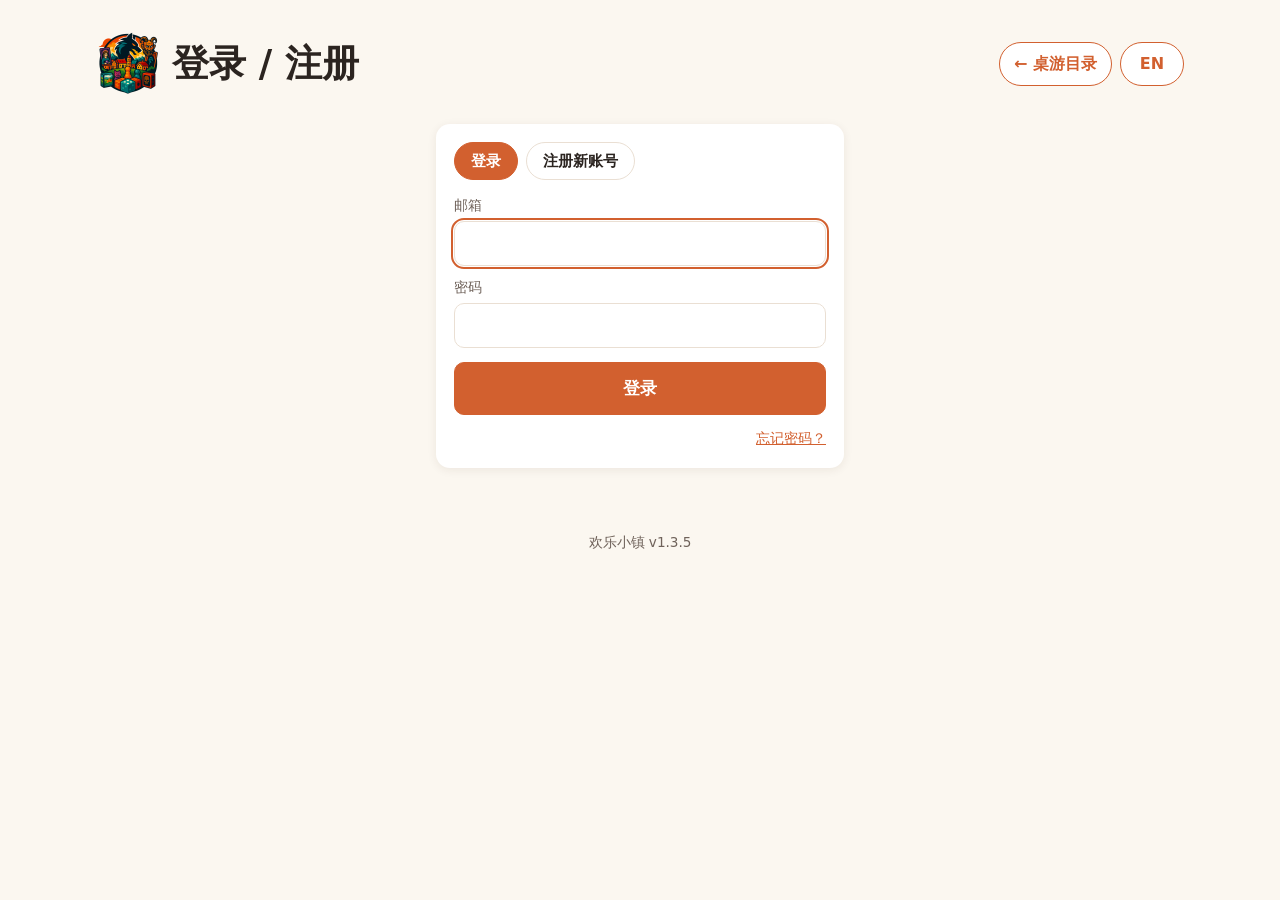
==== commit c0d23527: "FEAT: 管理员可修改或合并未注册玩家 Co-Authored-By: Claude Opus 5.5 <noreply@anthropic.com> Claude-Session: https:/" ====
--- a/account.html
+++ b/account.html
@@ -7,8 +7,8 @@
   <meta name="description" content="登录或注册欢乐小镇桌游账号。Sign in or create a Happy Village Board Games account.">
   <link rel="icon" href="images/favicon-48.png" type="image/png">
   <link rel="apple-touch-icon" href="images/apple-touch-icon.png">
-  <link rel="stylesheet" href="css/style.css?v=1.3.4">
-  <link rel="stylesheet" href="css/account.css?v=1.3.4">
+  <link rel="stylesheet" href="css/style.css?v=1.3.5">
+  <link rel="stylesheet" href="css/account.css?v=1.3.5">
 </head>
 <body>
   <!-- Sign in, sign up, password reset and the landing page for email links (see js/account.js) -->
@@ -27,9 +27,9 @@
 
   <main class="wrap ac-main" id="ac-main" aria-live="polite"></main>
 
-  <script src="js/config.js?v=1.3.4"></script>
-  <script src="js/i18n.js?v=1.3.4"></script>
-  <script src="js/loans.js?v=1.3.4"></script>
-  <script src="js/account.js?v=1.3.4"></script>
+  <script src="js/config.js?v=1.3.5"></script>
+  <script src="js/i18n.js?v=1.3.5"></script>
+  <script src="js/loans.js?v=1.3.5"></script>
+  <script src="js/account.js?v=1.3.5"></script>
 </body>
 </html>
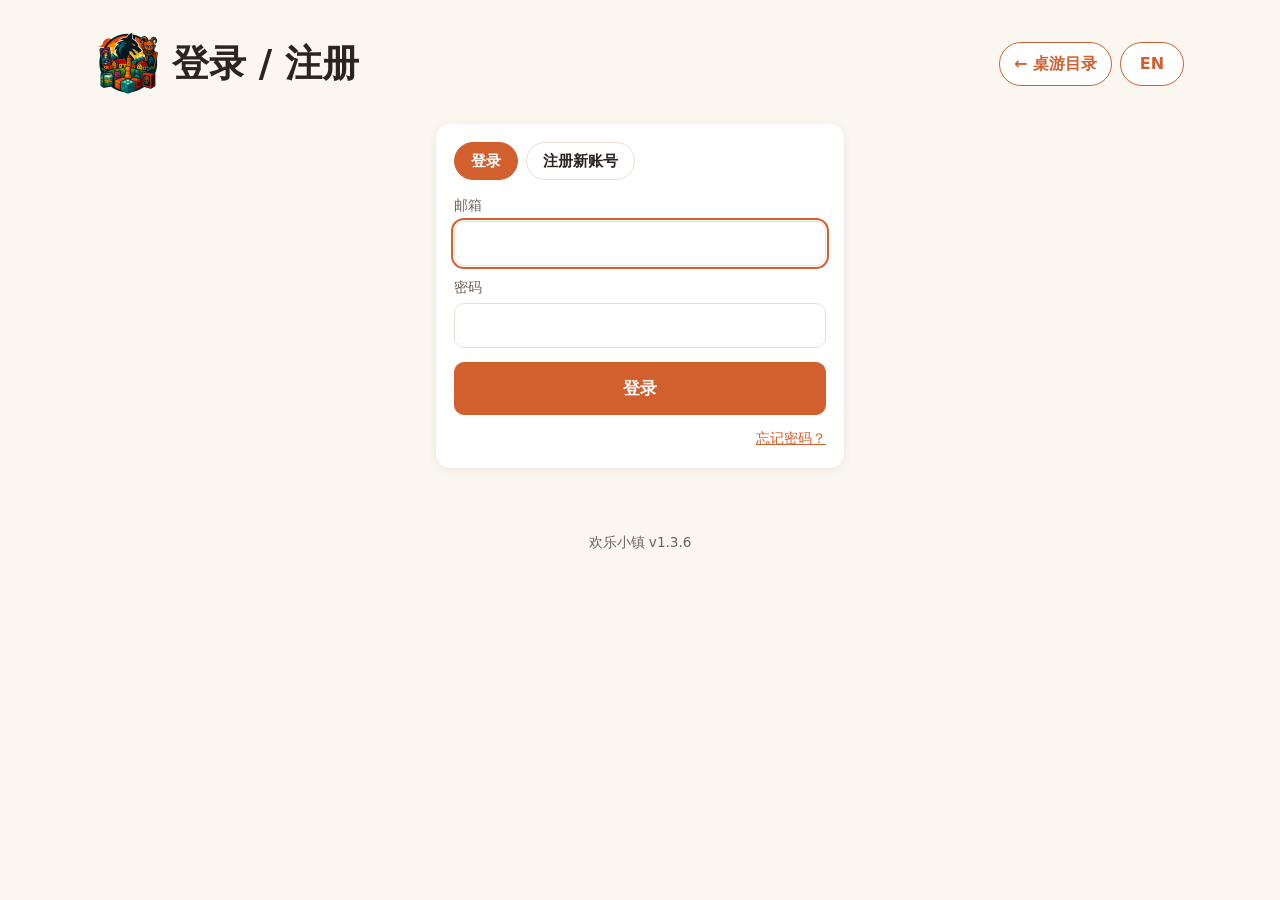
==== commit f287ed43: "FEAT: 报名后可修改备注 Co-Authored-By: Claude Opus 5.5 <noreply@anthropic.com> Claude-Session: https://claud" ====
--- a/account.html
+++ b/account.html
@@ -7,8 +7,8 @@
   <meta name="description" content="登录或注册欢乐小镇桌游账号。Sign in or create a Happy Village Board Games account.">
   <link rel="icon" href="images/favicon-48.png" type="image/png">
   <link rel="apple-touch-icon" href="images/apple-touch-icon.png">
-  <link rel="stylesheet" href="css/style.css?v=1.3.5">
-  <link rel="stylesheet" href="css/account.css?v=1.3.5">
+  <link rel="stylesheet" href="css/style.css?v=1.3.6">
+  <link rel="stylesheet" href="css/account.css?v=1.3.6">
 </head>
 <body>
   <!-- Sign in, sign up, password reset and the landing page for email links (see js/account.js) -->
@@ -27,9 +27,9 @@
 
   <main class="wrap ac-main" id="ac-main" aria-live="polite"></main>
 
-  <script src="js/config.js?v=1.3.5"></script>
-  <script src="js/i18n.js?v=1.3.5"></script>
-  <script src="js/loans.js?v=1.3.5"></script>
-  <script src="js/account.js?v=1.3.5"></script>
+  <script src="js/config.js?v=1.3.6"></script>
+  <script src="js/i18n.js?v=1.3.6"></script>
+  <script src="js/loans.js?v=1.3.6"></script>
+  <script src="js/account.js?v=1.3.6"></script>
 </body>
 </html>
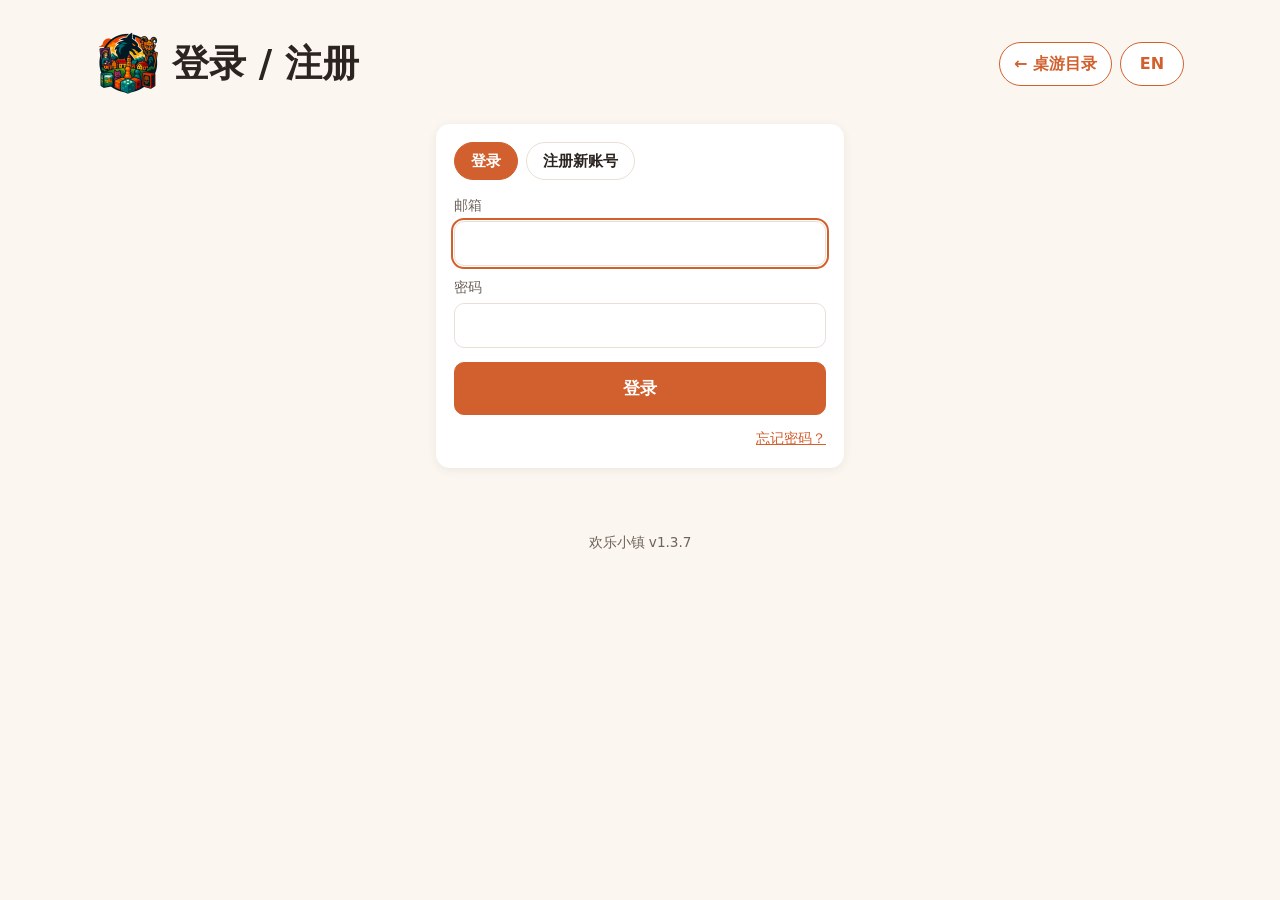
==== commit 06d1b463: "FEAT: 报名打卡（出席 / 未出席 / 未打卡） Co-Authored-By: Claude Opus 5.5 <noreply@anthropic.com> Claude-Session: h" ====
--- a/account.html
+++ b/account.html
@@ -7,8 +7,8 @@
   <meta name="description" content="登录或注册欢乐小镇桌游账号。Sign in or create a Happy Village Board Games account.">
   <link rel="icon" href="images/favicon-48.png" type="image/png">
   <link rel="apple-touch-icon" href="images/apple-touch-icon.png">
-  <link rel="stylesheet" href="css/style.css?v=1.3.6">
-  <link rel="stylesheet" href="css/account.css?v=1.3.6">
+  <link rel="stylesheet" href="css/style.css?v=1.3.7">
+  <link rel="stylesheet" href="css/account.css?v=1.3.7">
 </head>
 <body>
   <!-- Sign in, sign up, password reset and the landing page for email links (see js/account.js) -->
@@ -27,9 +27,9 @@
 
   <main class="wrap ac-main" id="ac-main" aria-live="polite"></main>
 
-  <script src="js/config.js?v=1.3.6"></script>
-  <script src="js/i18n.js?v=1.3.6"></script>
-  <script src="js/loans.js?v=1.3.6"></script>
-  <script src="js/account.js?v=1.3.6"></script>
+  <script src="js/config.js?v=1.3.7"></script>
+  <script src="js/i18n.js?v=1.3.7"></script>
+  <script src="js/loans.js?v=1.3.7"></script>
+  <script src="js/account.js?v=1.3.7"></script>
 </body>
 </html>
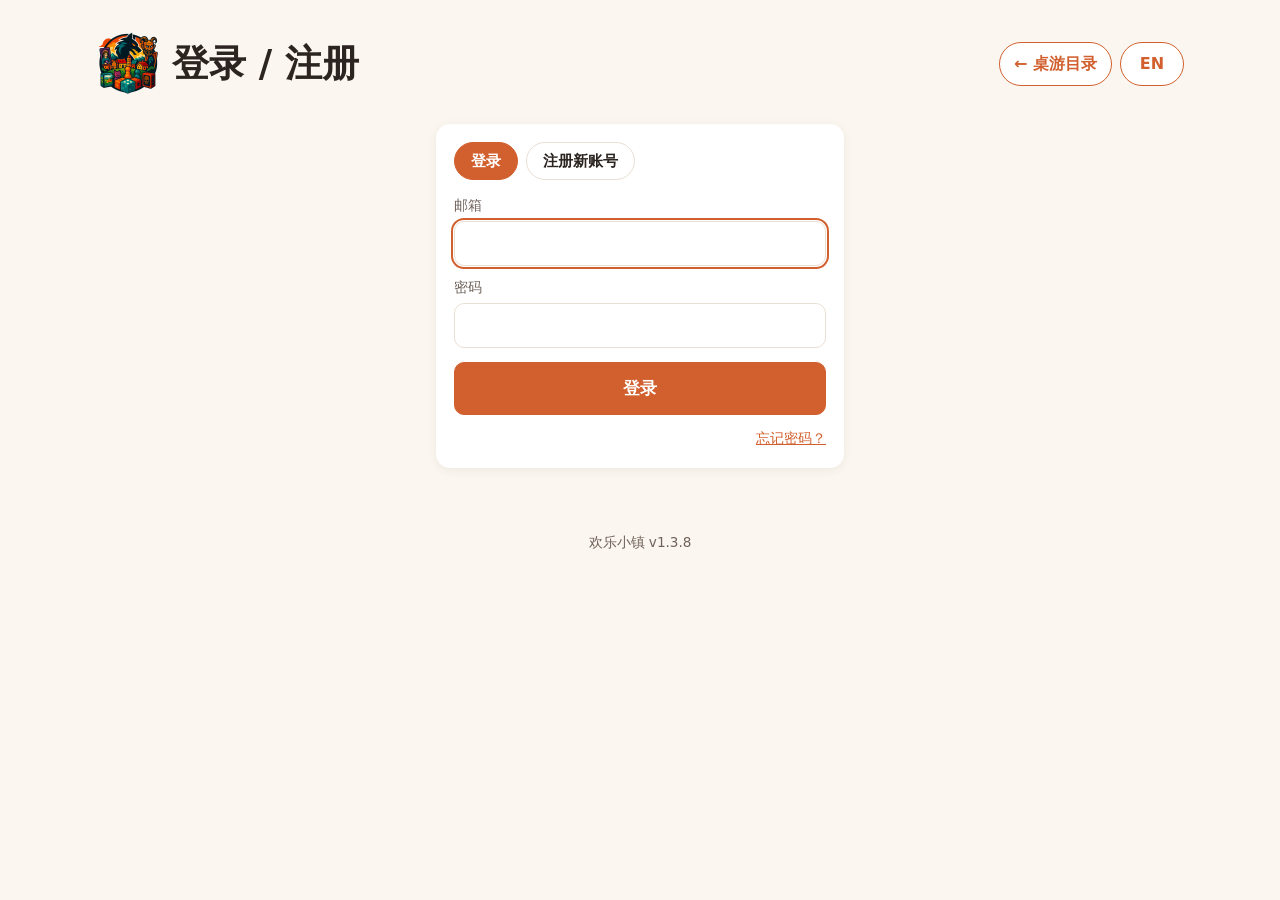
==== commit fa8531e4: "FEAT: 想玩桌游（提议、照片、投票、采纳/购买中/已购买）；期望活动加管理员备注 Co-Authored-By: Claude Opus 5.5 <noreply@anthropic.com> C" ====
--- a/account.html
+++ b/account.html
@@ -7,8 +7,8 @@
   <meta name="description" content="登录或注册欢乐小镇桌游账号。Sign in or create a Happy Village Board Games account.">
   <link rel="icon" href="images/favicon-48.png" type="image/png">
   <link rel="apple-touch-icon" href="images/apple-touch-icon.png">
-  <link rel="stylesheet" href="css/style.css?v=1.3.7">
-  <link rel="stylesheet" href="css/account.css?v=1.3.7">
+  <link rel="stylesheet" href="css/style.css?v=1.3.8">
+  <link rel="stylesheet" href="css/account.css?v=1.3.8">
 </head>
 <body>
   <!-- Sign in, sign up, password reset and the landing page for email links (see js/account.js) -->
@@ -27,9 +27,9 @@
 
   <main class="wrap ac-main" id="ac-main" aria-live="polite"></main>
 
-  <script src="js/config.js?v=1.3.7"></script>
-  <script src="js/i18n.js?v=1.3.7"></script>
-  <script src="js/loans.js?v=1.3.7"></script>
-  <script src="js/account.js?v=1.3.7"></script>
+  <script src="js/config.js?v=1.3.8"></script>
+  <script src="js/i18n.js?v=1.3.8"></script>
+  <script src="js/loans.js?v=1.3.8"></script>
+  <script src="js/account.js?v=1.3.8"></script>
 </body>
 </html>
--- a/css/style.css
+++ b/css/style.css
@@ -416,3 +416,6 @@
 /* "即将上线，敬请期待" speech bubble on adopted wishes (home page and events.html) */
 .wish-soon { position: relative; display: inline-block; justify-self: start; align-self: flex-start; margin: 8px 0 2px; padding: 4px 10px; border-radius: 12px; background: var(--ok); color: #fff; font-size: 0.82rem; font-weight: 700; line-height: 1.4; }
 .wish-soon::before { content: ""; position: absolute; left: 14px; top: -6px; border: 6px solid transparent; border-top: 0; border-bottom-color: var(--ok); }
+/* The admins' note on a wish when adopting or declining (期望活动 and 想玩桌游): shown in red */
+.wish-admin-note { margin: 6px 0 0; color: var(--danger); font-size: 0.88rem; font-weight: 600; white-space: pre-line; overflow-wrap: anywhere; }
+.hw-photo { display: block; width: 100%; height: 90px; object-fit: contain; margin-bottom: 4px; border-radius: 8px; background: var(--surface); }
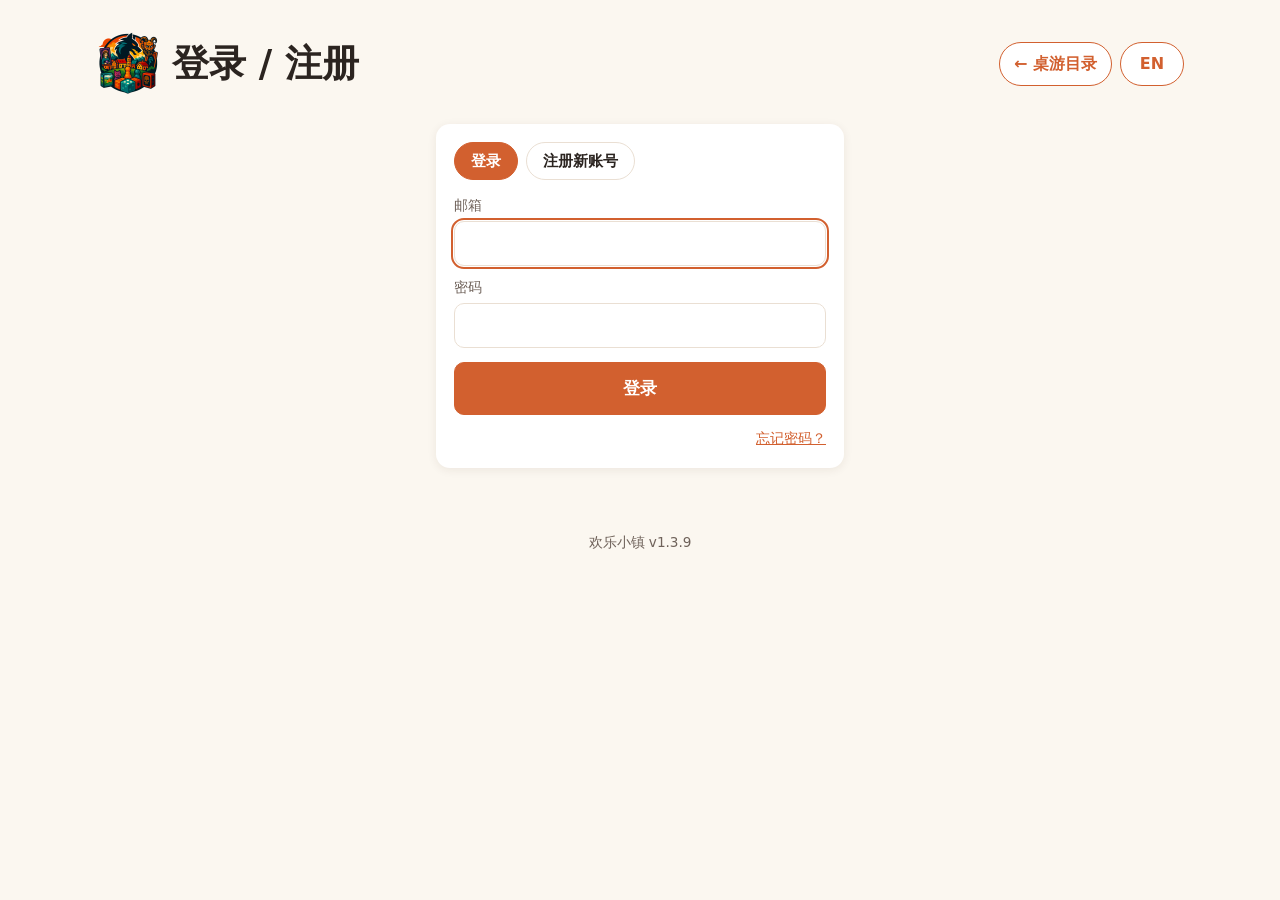
==== commit d42f69d3: "UI: 活动、期望活动、想玩桌游用不同颜色主题 Co-Authored-By: Claude Opus 5.5 <noreply@anthropic.com> Claude-Session: http" ====
--- a/account.html
+++ b/account.html
@@ -7,8 +7,8 @@
   <meta name="description" content="登录或注册欢乐小镇桌游账号。Sign in or create a Happy Village Board Games account.">
   <link rel="icon" href="images/favicon-48.png" type="image/png">
   <link rel="apple-touch-icon" href="images/apple-touch-icon.png">
-  <link rel="stylesheet" href="css/style.css?v=1.3.8">
-  <link rel="stylesheet" href="css/account.css?v=1.3.8">
+  <link rel="stylesheet" href="css/style.css?v=1.3.9">
+  <link rel="stylesheet" href="css/account.css?v=1.3.9">
 </head>
 <body>
   <!-- Sign in, sign up, password reset and the landing page for email links (see js/account.js) -->
@@ -27,9 +27,9 @@
 
   <main class="wrap ac-main" id="ac-main" aria-live="polite"></main>
 
-  <script src="js/config.js?v=1.3.8"></script>
-  <script src="js/i18n.js?v=1.3.8"></script>
-  <script src="js/loans.js?v=1.3.8"></script>
-  <script src="js/account.js?v=1.3.8"></script>
+  <script src="js/config.js?v=1.3.9"></script>
+  <script src="js/i18n.js?v=1.3.9"></script>
+  <script src="js/loans.js?v=1.3.9"></script>
+  <script src="js/account.js?v=1.3.9"></script>
 </body>
 </html>
--- a/css/style.css
+++ b/css/style.css
@@ -419,3 +419,20 @@
 /* The admins' note on a wish when adopting or declining (期望活动 and 想玩桌游): shown in red */
 .wish-admin-note { margin: 6px 0 0; color: var(--danger); font-size: 0.88rem; font-weight: 600; white-space: pre-line; overflow-wrap: anywhere; }
 .hw-photo { display: block; width: 100%; height: 90px; object-fit: contain; margin-bottom: 4px; border-radius: 8px; background: var(--surface); }
+
+/* Colour themes, so the three are easy to tell apart: 活动 keeps the site's orange, 期望活动 is blue, 想玩桌游 is pink.
+   Each one redefines --accent / --accent-soft inside its own sections (home page, events page, wishgames.html), so
+   its buttons, +1s, links and notes follow. */
+#home-wishes, #wishes { --accent: #2f6fb5; --accent-soft: #e2edf9; }
+#home-gamewishes, #gw-main, #gw-dlg { --accent: #c23b78; --accent-soft: #fbe2ee; }
+@media (prefers-color-scheme: dark) {
+  #home-wishes, #wishes { --accent: #4d93d9; --accent-soft: #1d3046; }
+  #home-gamewishes, #gw-main, #gw-dlg { --accent: #dd5d97; --accent-soft: #452136; }
+}
+.home-wishes:not(.is-empty) { border: 2px solid var(--accent); background: linear-gradient(180deg, var(--accent-soft) 0, var(--surface) 64px); }
+.home-wishes .hw-head h2 { color: var(--accent); }
+.hw-none { border-color: var(--accent); background: var(--accent-soft); color: var(--accent); }
+.hw-item { border: 1px solid color-mix(in srgb, var(--accent) 35%, transparent); }
+#wishes, #gw-main > .ev-wishes { padding: 14px; border-radius: var(--radius); border: 2px solid var(--accent); background: linear-gradient(180deg, var(--accent-soft) 0, var(--bg) 90px); }
+#wishes .ev-head h2, #gw-main .ev-head h2 { color: var(--accent); }
+#wishes .ev-wish, #gw-main .ev-wish { border-top: 4px solid var(--accent); }
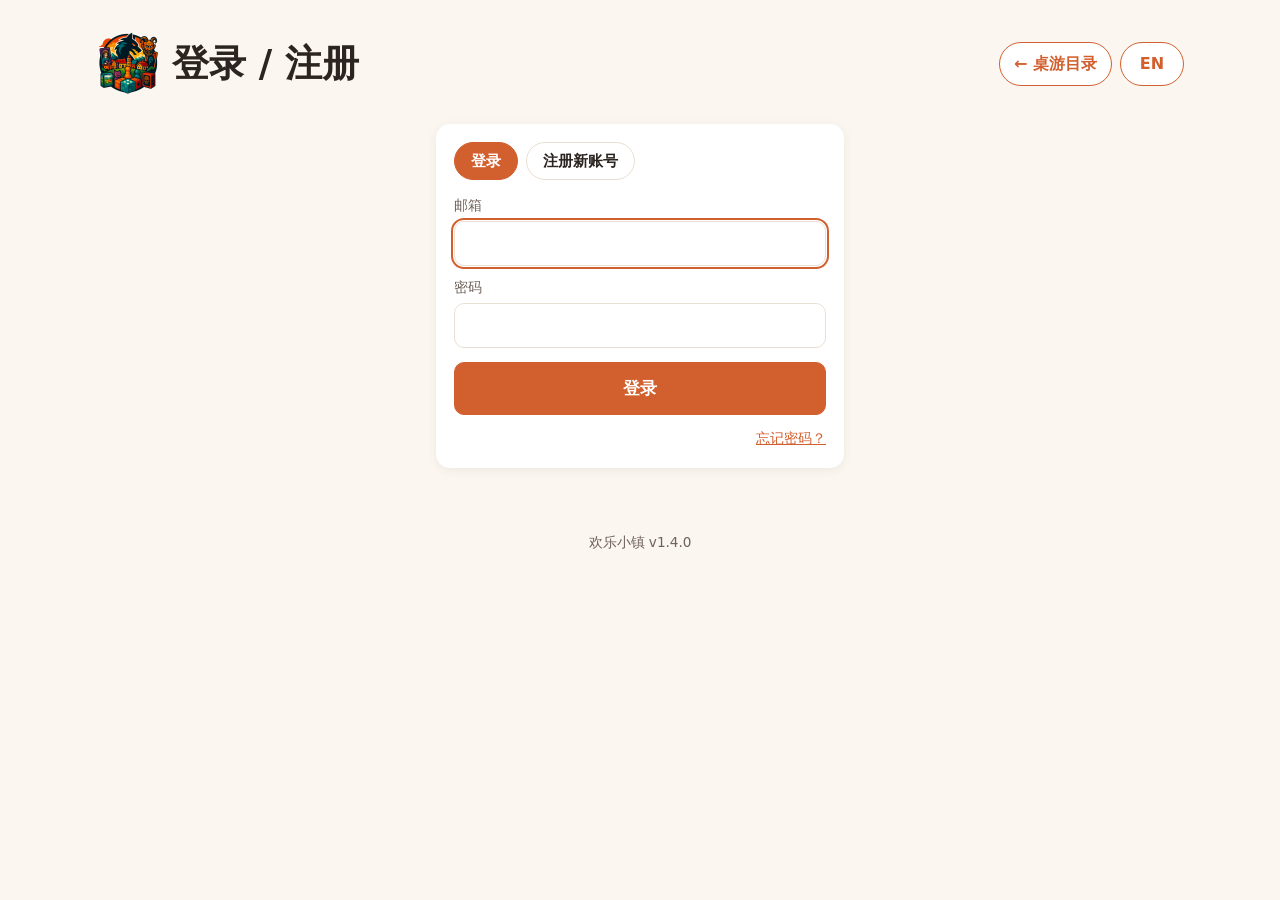
==== commit 300acd7b: "FEAT: 全站滚动通告（管理员添加/修改/删除，按日期显示，多条轮流） Co-Authored-By: Claude Opus 5.5 <noreply@anthropic.com> Claude-" ====
--- a/account.html
+++ b/account.html
@@ -7,8 +7,8 @@
   <meta name="description" content="登录或注册欢乐小镇桌游账号。Sign in or create a Happy Village Board Games account.">
   <link rel="icon" href="images/favicon-48.png" type="image/png">
   <link rel="apple-touch-icon" href="images/apple-touch-icon.png">
-  <link rel="stylesheet" href="css/style.css?v=1.3.9">
-  <link rel="stylesheet" href="css/account.css?v=1.3.9">
+  <link rel="stylesheet" href="css/style.css?v=1.4.0">
+  <link rel="stylesheet" href="css/account.css?v=1.4.0">
 </head>
 <body>
   <!-- Sign in, sign up, password reset and the landing page for email links (see js/account.js) -->
@@ -27,9 +27,10 @@
 
   <main class="wrap ac-main" id="ac-main" aria-live="polite"></main>
 
-  <script src="js/config.js?v=1.3.9"></script>
-  <script src="js/i18n.js?v=1.3.9"></script>
-  <script src="js/loans.js?v=1.3.9"></script>
-  <script src="js/account.js?v=1.3.9"></script>
+  <script src="js/config.js?v=1.4.0"></script>
+  <script src="js/i18n.js?v=1.4.0"></script>
+  <script src="js/loans.js?v=1.4.0"></script>
+  <script src="js/announce.js?v=1.4.0"></script>
+  <script src="js/account.js?v=1.4.0"></script>
 </body>
 </html>
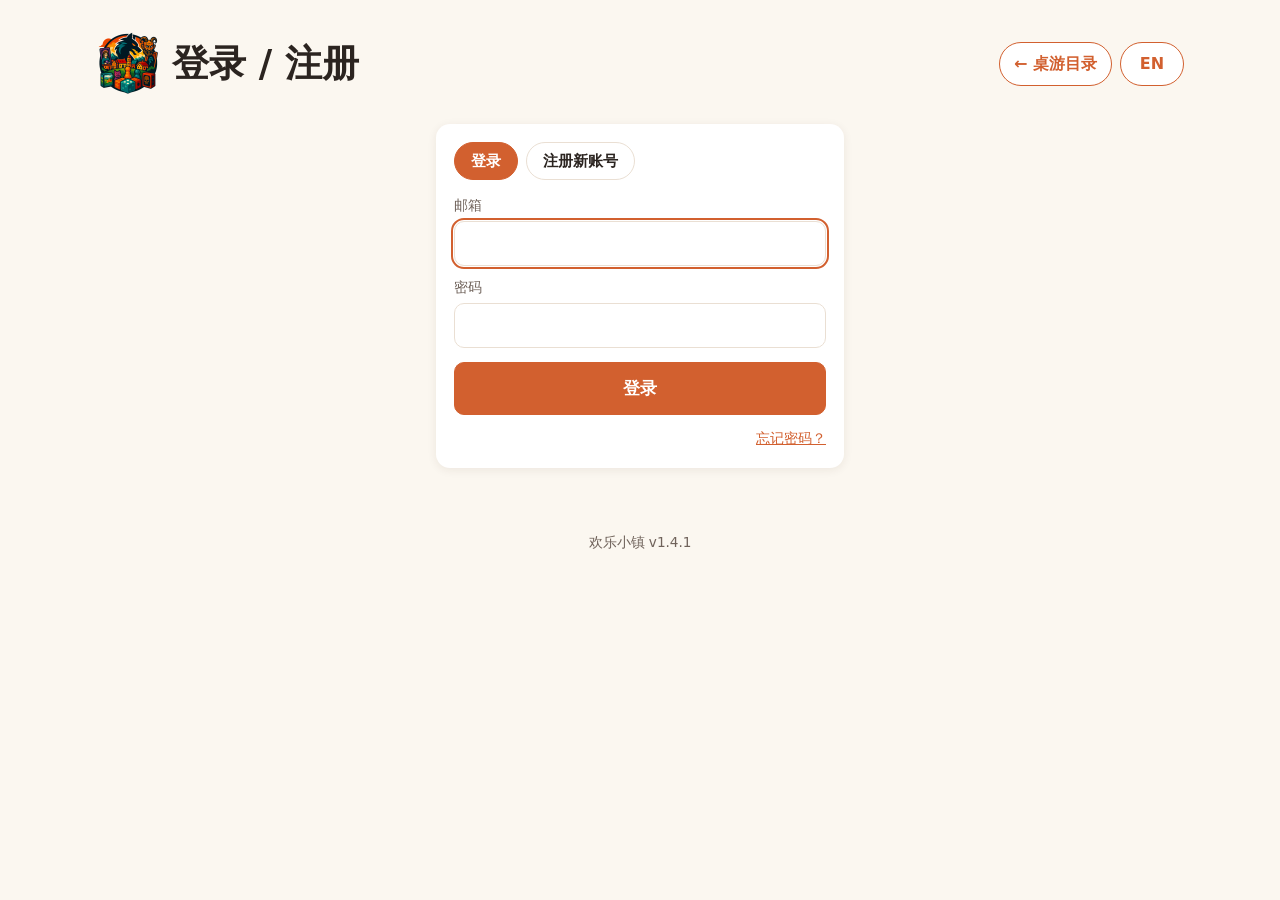
==== commit 0176b804: "UI: 打卡改到「来玩的人」名单里，按人打卡，不再每桌打卡 Co-Authored-By: Claude Opus 5.5 <noreply@anthropic.com> Claude-Session" ====
--- a/account.html
+++ b/account.html
@@ -7,8 +7,8 @@
   <meta name="description" content="登录或注册欢乐小镇桌游账号。Sign in or create a Happy Village Board Games account.">
   <link rel="icon" href="images/favicon-48.png" type="image/png">
   <link rel="apple-touch-icon" href="images/apple-touch-icon.png">
-  <link rel="stylesheet" href="css/style.css?v=1.4.0">
-  <link rel="stylesheet" href="css/account.css?v=1.4.0">
+  <link rel="stylesheet" href="css/style.css?v=1.4.1">
+  <link rel="stylesheet" href="css/account.css?v=1.4.1">
 </head>
 <body>
   <!-- Sign in, sign up, password reset and the landing page for email links (see js/account.js) -->
@@ -27,10 +27,10 @@
 
   <main class="wrap ac-main" id="ac-main" aria-live="polite"></main>
 
-  <script src="js/config.js?v=1.4.0"></script>
-  <script src="js/i18n.js?v=1.4.0"></script>
-  <script src="js/loans.js?v=1.4.0"></script>
-  <script src="js/announce.js?v=1.4.0"></script>
-  <script src="js/account.js?v=1.4.0"></script>
+  <script src="js/config.js?v=1.4.1"></script>
+  <script src="js/i18n.js?v=1.4.1"></script>
+  <script src="js/loans.js?v=1.4.1"></script>
+  <script src="js/announce.js?v=1.4.1"></script>
+  <script src="js/account.js?v=1.4.1"></script>
 </body>
 </html>
